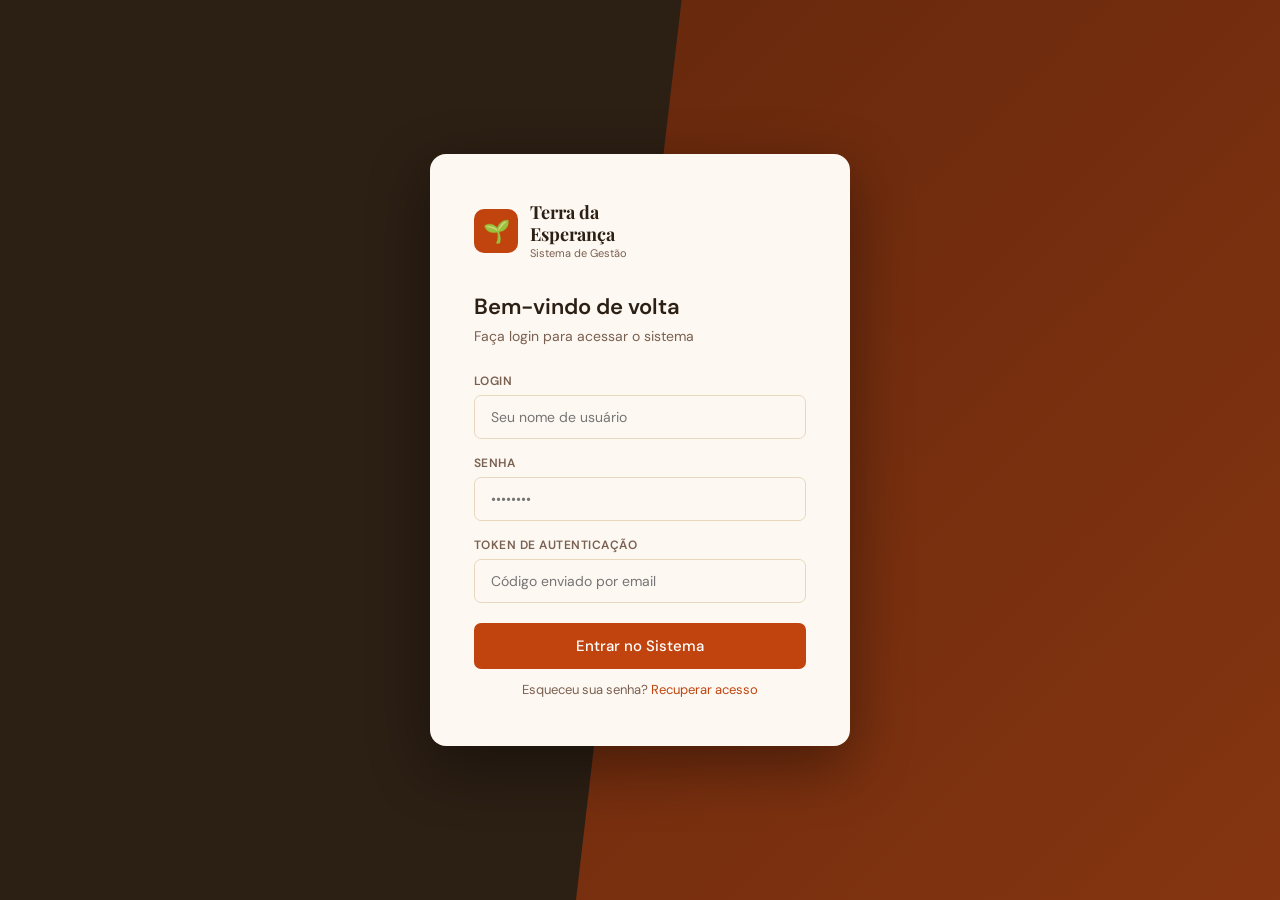
==== view/index.html @ c491e032 "Initial commit" ====
<!DOCTYPE html>
<html lang="pt-BR">
<head>
  <meta charset="UTF-8" />
  <meta name="viewport" content="width=device-width, initial-scale=1.0" />
  <title>Terra da Esperança – Login</title>
  <link rel="stylesheet" href="styles/style.css" />
</head>
<body class="login-page">
  <div class="login-bg-decor"></div>

  <div class="login-card">
    <div class="login-logo">
      <div class="login-logo-icon">🌱</div>
      <div>
        <h1>Terra da<br>Esperança</h1>
        <p>Sistema de Gestão</p>
      </div>
    </div>

    <h2>Bem-vindo de volta</h2>
    <p class="subtitle">Faça login para acessar o sistema</p>

    <div class="login-form">
      <div class="form-group">
        <label>Login</label>
        <input type="text" placeholder="Seu nome de usuário" />
      </div>
      <div class="form-group">
        <label>Senha</label>
        <input type="password" placeholder="••••••••" />
      </div>
      <div class="form-group">
        <label>Token de Autenticação</label>
        <input type="text" placeholder="Código enviado por email" />
      </div>
      <a href="dashboard.html" class="btn btn-primary">Entrar no Sistema</a>
    </div>

    <p class="forgot-link">
      Esqueceu sua senha? <a href="recuperar-senha.html">Recuperar acesso</a>
    </p>
  </div>
</body>
</html>
---- view/styles/style.css ----
@import url('https://fonts.googleapis.com/css2?family=Playfair+Display:wght@500;700&family=DM+Sans:wght@300;400;500;600&display=swap');

:root {
  --terra: #c1440e;
  --terra-light: #e8613a;
  --terra-dark: #8f2f08;
  --verde: #3a6b35;
  --verde-light: #4e8f48;
  --areia: #f5ede0;
  --areia-dark: #e8d8c0;
  --creme: #fdf8f2;
  --text: #2c1f14;
  --text-muted: #7a6050;
  --sidebar-w: 240px;
  --radius: 10px;
  --shadow: 0 2px 12px rgba(44,31,20,0.10);
}

* { box-sizing: border-box; margin: 0; padding: 0; }

body {
  font-family: 'DM Sans', sans-serif;
  background: var(--creme);
  color: var(--text);
  min-height: 100vh;
}

/* ── SIDEBAR ── */
.layout { display: flex; min-height: 100vh; }

.sidebar {
  width: var(--sidebar-w);
  background: var(--text);
  display: flex;
  flex-direction: column;
  padding: 0;
  flex-shrink: 0;
  position: fixed;
  top: 0; left: 0; bottom: 0;
}

.sidebar-brand {
  padding: 28px 24px 20px;
  border-bottom: 1px solid rgba(255,255,255,0.08);
}

.sidebar-brand .logo-icon {
  width: 38px; height: 38px;
  background: var(--terra);
  border-radius: 8px;
  display: flex; align-items: center; justify-content: center;
  font-size: 20px;
  margin-bottom: 10px;
}

.sidebar-brand h2 {
  font-family: 'Playfair Display', serif;
  font-size: 15px;
  color: var(--areia);
  line-height: 1.3;
}

.sidebar-brand span {
  font-family: 'DM Sans', sans-serif;
  font-size: 11px;
  color: var(--text-muted);
  font-weight: 300;
  letter-spacing: 0.05em;
}

.sidebar-nav {
  padding: 16px 12px;
  flex: 1;
}

.nav-section {
  font-size: 10px;
  font-weight: 600;
  letter-spacing: 0.12em;
  color: var(--text-muted);
  text-transform: uppercase;
  padding: 12px 12px 6px;
}

.nav-link {
  display: flex;
  align-items: center;
  gap: 10px;
  padding: 10px 12px;
  border-radius: 7px;
  color: rgba(245,237,224,0.7);
  text-decoration: none;
  font-size: 14px;
  font-weight: 400;
  margin-bottom: 2px;
  transition: background 0.15s, color 0.15s;
}

.nav-link:hover {
  background: rgba(255,255,255,0.06);
  color: var(--areia);
}

.nav-link.active {
  background: var(--terra);
  color: #fff;
  font-weight: 500;
}

.nav-link .icon { font-size: 16px; width: 20px; text-align: center; }

.sidebar-footer {
  padding: 16px 12px;
  border-top: 1px solid rgba(255,255,255,0.08);
}

.user-info {
  display: flex; align-items: center; gap: 10px;
  padding: 10px 12px;
  border-radius: 7px;
}

.user-avatar {
  width: 32px; height: 32px;
  background: var(--terra);
  border-radius: 50%;
  display: flex; align-items: center; justify-content: center;
  font-size: 13px; color: #fff; font-weight: 600;
}

.user-name { font-size: 13px; color: var(--areia); font-weight: 500; }
.user-role { font-size: 11px; color: var(--text-muted); }

.logout-link {
  display: block;
  text-align: center;
  padding: 8px;
  margin-top: 6px;
  border-radius: 7px;
  color: var(--text-muted);
  text-decoration: none;
  font-size: 12px;
  transition: color 0.15s;
}
.logout-link:hover { color: var(--terra-light); }

/* ── MAIN CONTENT ── */
.main {
  margin-left: var(--sidebar-w);
  flex: 1;
  padding: 36px 40px;
}

.page-header {
  margin-bottom: 32px;
}

.page-header h1 {
  font-family: 'Playfair Display', serif;
  font-size: 28px;
  font-weight: 700;
  color: var(--text);
}

.page-header p {
  font-size: 14px;
  color: var(--text-muted);
  margin-top: 4px;
}

/* ── CARDS ── */
.cards-grid {
  display: grid;
  grid-template-columns: repeat(auto-fill, minmax(200px, 1fr));
  gap: 18px;
  margin-bottom: 32px;
}

.card {
  background: #fff;
  border-radius: var(--radius);
  padding: 22px 22px;
  box-shadow: var(--shadow);
  border: 1px solid var(--areia-dark);
}

.card-icon {
  font-size: 28px;
  margin-bottom: 12px;
}

.card-value {
  font-size: 32px;
  font-weight: 600;
  color: var(--text);
  font-family: 'Playfair Display', serif;
}

.card-label {
  font-size: 13px;
  color: var(--text-muted);
  margin-top: 2px;
}

.card-accent { border-left: 4px solid var(--terra); }
.card-verde  { border-left: 4px solid var(--verde); }
.card-gold   { border-left: 4px solid #c8922a; }
.card-blue   { border-left: 4px solid #3a6899; }

/* ── TABLE ── */
.section-box {
  background: #fff;
  border-radius: var(--radius);
  box-shadow: var(--shadow);
  border: 1px solid var(--areia-dark);
  margin-bottom: 24px;
}

.section-box-header {
  display: flex;
  align-items: center;
  justify-content: space-between;
  padding: 20px 24px 16px;
  border-bottom: 1px solid var(--areia-dark);
}

.section-box-header h3 {
  font-size: 15px;
  font-weight: 600;
  color: var(--text);
}

table {
  width: 100%;
  border-collapse: collapse;
}

th {
  text-align: left;
  font-size: 11px;
  font-weight: 600;
  letter-spacing: 0.08em;
  text-transform: uppercase;
  color: var(--text-muted);
  padding: 10px 24px;
  background: var(--areia);
}

td {
  padding: 13px 24px;
  font-size: 14px;
  border-bottom: 1px solid var(--areia-dark);
  color: var(--text);
}

tr:last-child td { border-bottom: none; }
tr:hover td { background: #fdf5ec; }

/* ── BADGE ── */
.badge {
  display: inline-block;
  padding: 3px 10px;
  border-radius: 20px;
  font-size: 11px;
  font-weight: 600;
}

.badge-ativo   { background: #dff0da; color: #2d6b27; }
.badge-inativo { background: #fce8e4; color: #a33020; }
.badge-espera  { background: #fef3d6; color: #8a6010; }
.badge-acolhido { background: #daeaf7; color: #1e5280; }

/* ── BUTTONS ── */
.btn {
  display: inline-flex;
  align-items: center;
  gap: 6px;
  padding: 9px 18px;
  border-radius: 7px;
  font-family: 'DM Sans', sans-serif;
  font-size: 13px;
  font-weight: 500;
  cursor: pointer;
  border: none;
  text-decoration: none;
  transition: filter 0.15s, transform 0.1s;
}

.btn:hover { filter: brightness(1.07); transform: translateY(-1px); }
.btn:active { transform: translateY(0); }

.btn-primary { background: var(--terra); color: #fff; }
.btn-secondary { background: var(--areia-dark); color: var(--text); }
.btn-verde { background: var(--verde); color: #fff; }
.btn-sm { padding: 5px 12px; font-size: 12px; }

/* ── FORM ── */
.form-grid {
  display: grid;
  grid-template-columns: 1fr 1fr;
  gap: 18px;
  padding: 24px;
}

.form-group { display: flex; flex-direction: column; gap: 6px; }
.form-group.full { grid-column: 1 / -1; }

label {
  font-size: 12px;
  font-weight: 600;
  color: var(--text-muted);
  letter-spacing: 0.04em;
  text-transform: uppercase;
}

input, select, textarea {
  font-family: 'DM Sans', sans-serif;
  font-size: 14px;
  padding: 10px 14px;
  border: 1px solid var(--areia-dark);
  border-radius: 7px;
  background: var(--creme);
  color: var(--text);
  outline: none;
  transition: border-color 0.15s;
}

input:focus, select:focus, textarea:focus {
  border-color: var(--terra);
}

textarea { resize: vertical; min-height: 90px; }

.form-footer {
  padding: 16px 24px 24px;
  display: flex;
  gap: 10px;
}

/* ── LOGIN ── */
.login-page {
  min-height: 100vh;
  display: flex;
  align-items: center;
  justify-content: center;
  background: var(--text);
}

.login-bg-decor {
  position: fixed;
  top: 0; right: 0;
  width: 55%;
  height: 100%;
  background: linear-gradient(135deg, var(--terra-dark), var(--terra));
  clip-path: polygon(15% 0, 100% 0, 100% 100%, 0% 100%);
  opacity: 0.6;
}

.login-card {
  position: relative;
  background: var(--creme);
  border-radius: 16px;
  padding: 48px 44px;
  width: 420px;
  box-shadow: 0 20px 60px rgba(0,0,0,0.4);
}

.login-logo {
  display: flex; align-items: center; gap: 12px;
  margin-bottom: 32px;
}

.login-logo-icon {
  width: 44px; height: 44px;
  background: var(--terra);
  border-radius: 10px;
  display: flex; align-items: center; justify-content: center;
  font-size: 22px;
}

.login-logo h1 {
  font-family: 'Playfair Display', serif;
  font-size: 18px;
  color: var(--text);
  line-height: 1.2;
}

.login-logo p {
  font-size: 11px;
  color: var(--text-muted);
}

.login-card h2 {
  font-size: 22px;
  font-weight: 600;
  margin-bottom: 6px;
}

.login-card .subtitle {
  font-size: 14px;
  color: var(--text-muted);
  margin-bottom: 28px;
}

.login-form { display: flex; flex-direction: column; gap: 16px; }

.login-form input {
  width: 100%;
  padding: 12px 16px;
}

.login-form .btn {
  width: 100%;
  justify-content: center;
  padding: 13px;
  font-size: 15px;
  margin-top: 4px;
}

.forgot-link {
  text-align: center;
  margin-top: 12px;
  font-size: 13px;
  color: var(--text-muted);
}

.forgot-link a { color: var(--terra); text-decoration: none; }

/* ── TOPBAR ── */
.topbar {
  display: flex;
  align-items: center;
  justify-content: space-between;
  margin-bottom: 32px;
  padding-bottom: 20px;
  border-bottom: 1px solid var(--areia-dark);
}

.topbar-title {
  font-family: 'Playfair Display', serif;
  font-size: 24px;
  font-weight: 700;
}

.topbar-subtitle {
  font-size: 13px;
  color: var(--text-muted);
  margin-top: 2px;
}

/* ── ESCALA ── */
.week-grid {
  display: grid;
  grid-template-columns: repeat(7, 1fr);
  gap: 12px;
  padding: 24px;
}

.day-col {
  background: var(--areia);
  border-radius: 8px;
  overflow: hidden;
}

.day-header {
  background: var(--text);
  color: var(--areia);
  text-align: center;
  padding: 8px 4px;
  font-size: 11px;
  font-weight: 600;
  text-transform: uppercase;
  letter-spacing: 0.06em;
}

.day-date {
  text-align: center;
  font-size: 18px;
  font-weight: 600;
  font-family: 'Playfair Display', serif;
  padding: 8px 4px 6px;
  color: var(--text);
}

.day-slots { padding: 6px 8px 10px; }

.slot {
  background: #fff;
  border-radius: 6px;
  padding: 6px 8px;
  margin-bottom: 6px;
  font-size: 11px;
  border-left: 3px solid var(--terra);
}

.slot-name { font-weight: 600; color: var(--text); }
.slot-time { color: var(--text-muted); }

.slot-verde { border-color: var(--verde); }
.slot-gold  { border-color: #c8922a; }
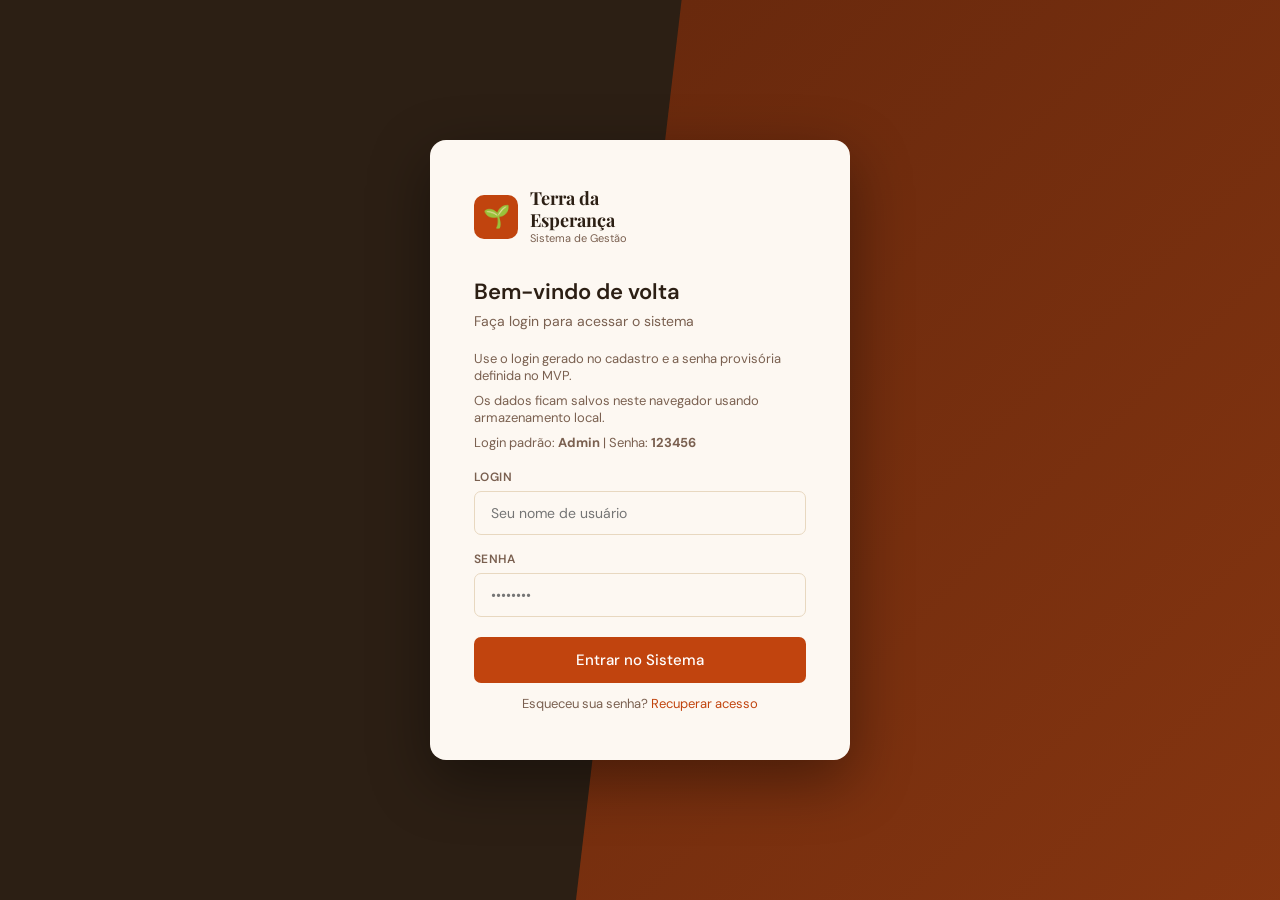
==== commit c8ef1d8f: "Alterando informações de acordo com o modelo e atividade da matéria de Eng de Software" ====
--- a/view/index.html
+++ b/view/index.html
@@ -20,26 +20,28 @@
 
     <h2>Bem-vindo de volta</h2>
     <p class="subtitle">Faça login para acessar o sistema</p>
+    <p style="margin-top:-8px;margin-bottom:18px;font-size:13px;color:var(--text-muted);">Use o login gerado no cadastro e a senha provisória definida no MVP.</p>
+    <p style="margin-top:-10px;margin-bottom:18px;font-size:13px;color:var(--text-muted);">Os dados ficam salvos neste navegador usando armazenamento local.</p>
+    <p style="margin-top:-10px;margin-bottom:18px;font-size:13px;color:var(--text-muted);">Login padrão: <strong>Admin</strong> | Senha: <strong>123456</strong></p>
 
-    <div class="login-form">
+    <form id="login_form" class="login-form">
       <div class="form-group">
         <label>Login</label>
-        <input type="text" placeholder="Seu nome de usuário" />
+        <input type="text" id="login_usuario" placeholder="Seu nome de usuário" autocomplete="username" required />
       </div>
       <div class="form-group">
         <label>Senha</label>
-        <input type="password" placeholder="••••••••" />
+        <input type="password" id="senha_usuario" placeholder="••••••••" autocomplete="current-password" required />
       </div>
-      <div class="form-group">
-        <label>Token de Autenticação</label>
-        <input type="text" placeholder="Código enviado por email" />
-      </div>
-      <a href="dashboard.html" class="btn btn-primary">Entrar no Sistema</a>
-    </div>
+      <p id="login_feedback" style="display:none;min-height:20px;margin:0;"></p>
+      <button type="submit" id="btn_entrar_sistema" class="btn btn-primary">Entrar no Sistema</button>
+    </form>
 
     <p class="forgot-link">
       Esqueceu sua senha? <a href="recuperar-senha.html">Recuperar acesso</a>
     </p>
   </div>
+  <script src="../services/user_login.js"></script>
+  <script src="../controller/login.js"></script>
 </body>
 </html>
